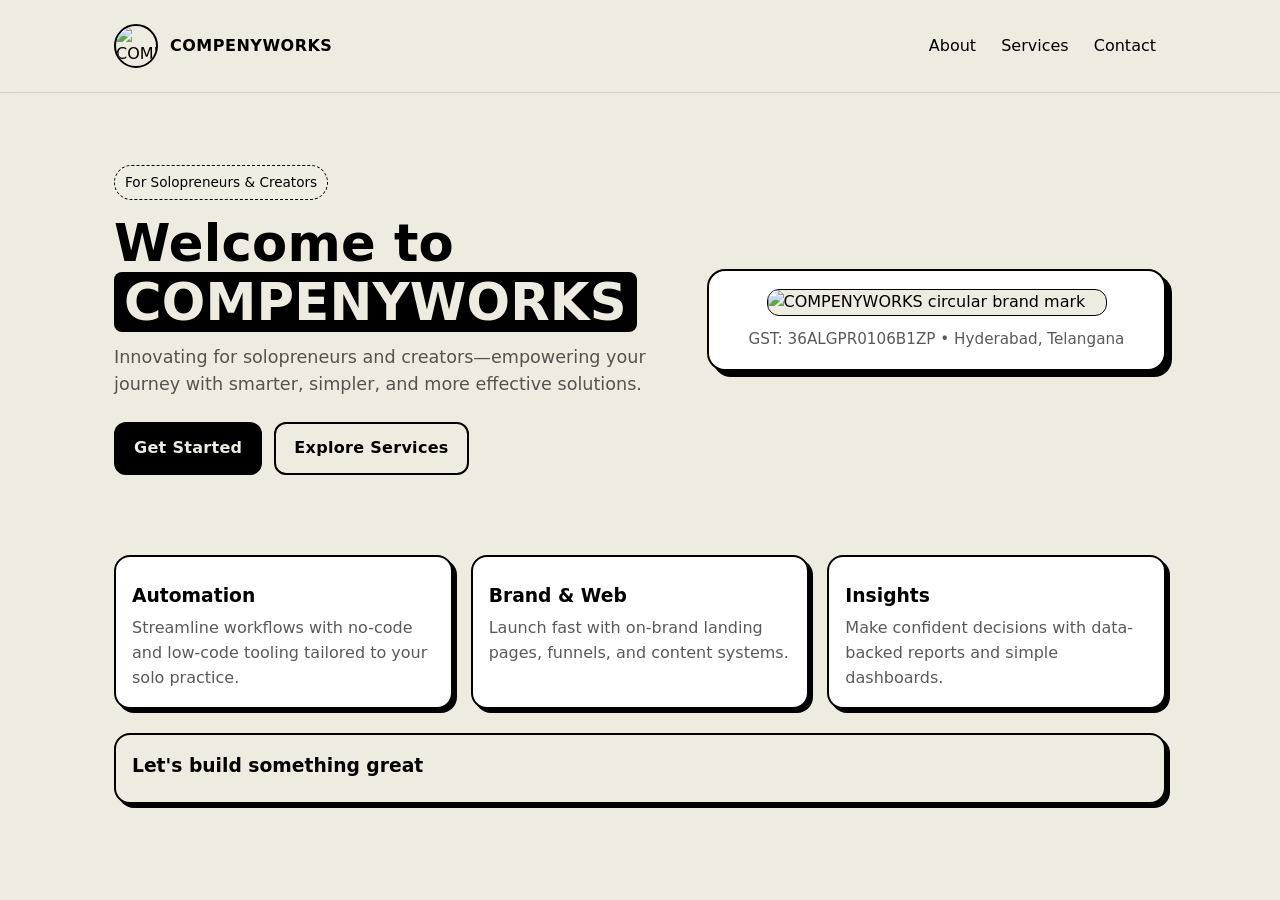
==== index.html @ 364f7e7a "Create index.html Signed-off-by: CompenyWorks <cw_github@outlook.com>" ====
<!DOCTYPE html>
<html lang="en">
<head>
  <meta charset="UTF-8" />
  <meta name="viewport" content="width=device-width, initial-scale=1" />
  <title>Welcome • COMPENYWORKS</title>
  <meta name="description" content="Welcome to COMPENYWORKS — innovating for solopreneurs and creators." />

  <style>
    /* =========
       Brand Tokens
       ========= */
    :root{
      --brand-dark: #000000;                         /* Black */
      --brand-cream: rgb(238, 236, 225);             /* Cream */
      --text-primary: #000000;                       /* Prefer sharp contrast on cream */
      --text-muted: rgba(0,0,0,0.65);
      --ring: rgba(0,0,0,0.12);
    }

    /* =========
       Reset + Base
       ========= */
    *, *::before, *::after { box-sizing: border-box; }
    html, body { height: 100%; }
    body {
      margin: 0;
      font-family: system-ui, -apple-system, Segoe UI, Roboto, Arial, sans-serif;
      color: var(--text-primary);
      background: var(--brand-cream);
      line-height: 1.55;
      -webkit-font-smoothing: antialiased;
      -moz-osx-font-smoothing: grayscale;
    }
    img { max-width: 100%; height: auto; display: block; }

    /* =========
       Layout
       ========= */
    .wrap {
      max-width: 1100px;
      margin: 0 auto;
      padding: 24px;
    }

    /* =========
       Header / Nav
       ========= */
    header {
      position: sticky;
      top: 0;
      backdrop-filter: saturate(140%) blur(6px);
      background: color-mix(in srgb, var(--brand-cream) 88%, transparent);
      border-bottom: 1px solid var(--ring);
      z-index: 10;
    }
    .nav {
      display: flex;
      align-items: center;
      justify-content: space-between;
      gap: 16px;
    }
    .brand {
      display: flex;
      align-items: center;
      gap: 12px;
      text-decoration: none;
      color: inherit;
    }
    .brand img {
      width: 44px; height: 44px;
      border-radius: 50%;
      border: 2px solid var(--brand-dark);
      background: var(--brand-cream);
    }
    .brand span {
      font-weight: 700;
      letter-spacing: 0.5px;
    }
    .nav a.link {
      text-decoration: none;
      color: var(--text-primary);
      padding: 8px 10px;
      border-radius: 8px;
    }
    .nav a.link:hover { background: rgba(0,0,0,0.06); }

    /* =========
       Hero
       ========= */
    .hero {
      display: grid;
      grid-template-columns: 1.1fr 0.9fr;
      gap: 32px;
      align-items: center;
      padding: 48px 0 24px;
    }
    .hero h1 {
      font-size: clamp(2rem, 3.5vw + 1rem, 3.2rem);
      line-height: 1.15;
      margin: 0 0 12px;
      letter-spacing: 0.2px;
    }
    .hero p {
      margin: 0 0 24px;
      font-size: 1.1rem;
      color: var(--text-muted);
    }
    .cta-row {
      display: flex; gap: 12px; flex-wrap: wrap;
    }
    .btn {
      appearance: none;
      border: 2px solid var(--brand-dark);
      background: var(--brand-dark);
      color: var(--brand-cream);
      padding: 12px 18px;
      border-radius: 12px;
      font-weight: 700;
      letter-spacing: 0.3px;
      cursor: pointer;
      text-decoration: none;
      transition: transform 120ms ease, background 120ms ease, color 120ms ease;
    }
    .btn:hover { transform: translateY(-1px); }
    .btn.secondary {
      background: transparent;
      color: var(--brand-dark);
    }
    .badge {
      display: inline-block;
      border: 1.5px dashed var(--brand-dark);
      padding: 6px 10px;
      border-radius: 999px;
      font-size: 0.85rem;
      background: color-mix(in srgb, var(--brand-cream) 92%, white);
      margin-bottom: 14px;
    }

    .hero-card {
      background: white;
      border: 2px solid var(--brand-dark);
      border-radius: 18px;
      padding: 18px;
      box-shadow: 6px 6px 0 var(--brand-dark);
    }
    .hero-card .logo {
      width: min(340px, 100%);
      margin: 0 auto 12px;
      background: var(--brand-cream);
      border-radius: 12px;
      border: 1px solid var(--brand-dark);
    }
    .hero-card .caption {
      text-align: center;
      font-size: 0.95rem;
      color: var(--text-muted);
    }

    /* =========
       Feature band
       ========= */
    .features {
      margin: 56px 0 24px;
      display: grid;
      grid-template-columns: repeat(3, 1fr);
      gap: 18px;
    }
    .feature {
      border: 2px solid var(--brand-dark);
      border-radius: 16px;
      padding: 16px;
      background: white;
      box-shadow: 4px 4px 0 var(--brand-dark);
    }
    .feature h3 { margin: 8px 0 6px; }
    .feature p { margin: 0; color: var(--text-muted); }

    /* =========
       Footer
       ========= */
    footer {
      margin-top: 56px;
      border-top: 1px solid var(--ring);
      padding: 18px 0 32px;
      color: var(--text-muted);
      font-size: 0.95rem;
    }

    /* =========
       Responsive
       ========= */
    @media (max-width: 900px) {
      .hero { grid-template-columns: 1fr; }
      .features { grid-template-columns: 1fr; }
      .brand span { font-size: 1rem; }
    }
  </style>
</head>

<body>
  <!-- Header -->
  <header>
    <div class="wrap nav">
      <a class="brand" href="#">
        <img src="COMPENYWORKS.png" alt="COMPENYWORKS logo" />
        <span>COMPENYWORKS</span>
      </a>

      <nav>
        <a class="link" href="#about">About</a>
        <a class="link" href="#services">Services</a>
        <a class="link" href="#contact">Contact</a>
      </nav>
    </div>
  </header>

  <!-- Hero -->
  <main class="wrap">
    <section class="hero" id="about">
      <div>
        <span class="badge">For Solopreneurs & Creators</span>
        <h1>Welcome to <span style="background: black; color: rgb(238,236,225); padding: 0 10px; border-radius: 8px;">COMPENYWORKS</span></h1>
        <p>
          Innovating for solopreneurs and creators—empowering your journey with
          smarter, simpler, and more effective solutions.
        </p>
        <div class="cta-row">
          <a class="btn" href="#contact" aria-label="Get started with COMPENYWORKS">Get Started</a>
          <a class="btn secondary" href="#services" aria-label="Explore COMPENYWORKS services">Explore Services</a>
        </div>
      </div>

      <aside class="hero-card" aria-label="Brand preview">
        <img class="logo" src="COMPENYWORKS.png" alt="COMPENYWORKS circular brand mark" />
        <div class="caption">GST: 36ALGPR0106B1ZP • Hyderabad, Telangana</div>
      </aside>
    </section>

    <!-- Features -->
    <section class="features" id="services" aria-label="Key services">
      <article class="feature">
        <h3>Automation</h3>
        <p>Streamline workflows with no-code and low-code tooling tailored to your solo practice.</p>
      </article>
      <article class="feature">
        <h3>Brand & Web</h3>
        <p>Launch fast with on-brand landing pages, funnels, and content systems.</p>
      </article>
      <article class="feature">
        <h3>Insights</h3>
        <p>Make confident decisions with data-backed reports and simple dashboards.</p>
      </article>
    </section>

    <!-- Contact -->
    <section id="contact" aria-label="Contact COMPENYWORKS">
      <div class="feature" style="background: var(--brand-cream);">
        <h3 style="margin-top: 0;">Let's build something great</h3>
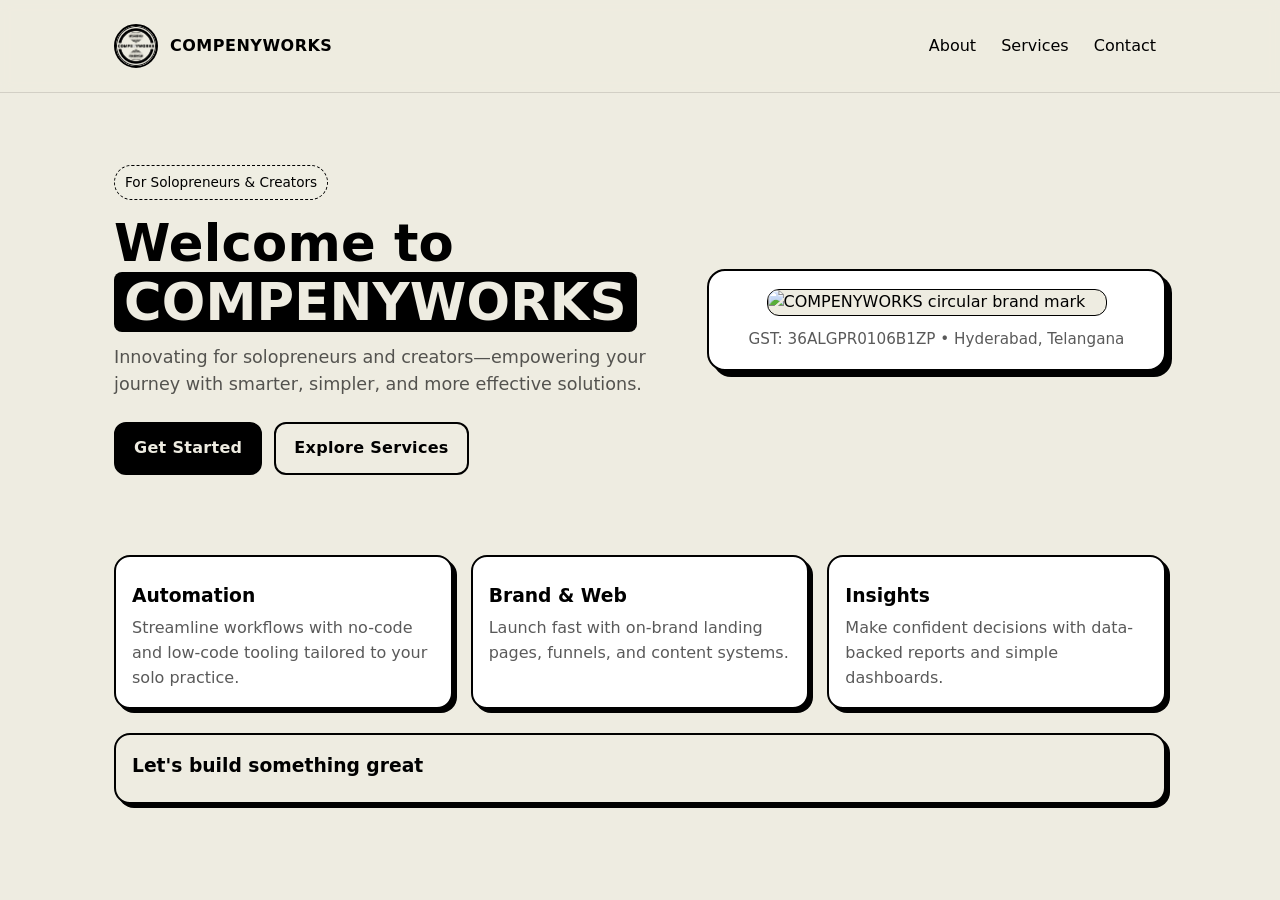
==== commit e8d9188b: "Add CompenyWorks Logo Add CompenyWorks Logo" ====
--- a/index.html
+++ b/index.html
@@ -203,7 +203,7 @@
   <header>
     <div class="wrap nav">
       <a class="brand" href="#">
-        <img src="COMPENYWORKS.png" alt="COMPENYWORKS logo" />
+        <img src="\images\COMPENYWORKS NoBG.png" alt="COMPENYWORKS logo" />
         <span>COMPENYWORKS</span>
       </a>
 
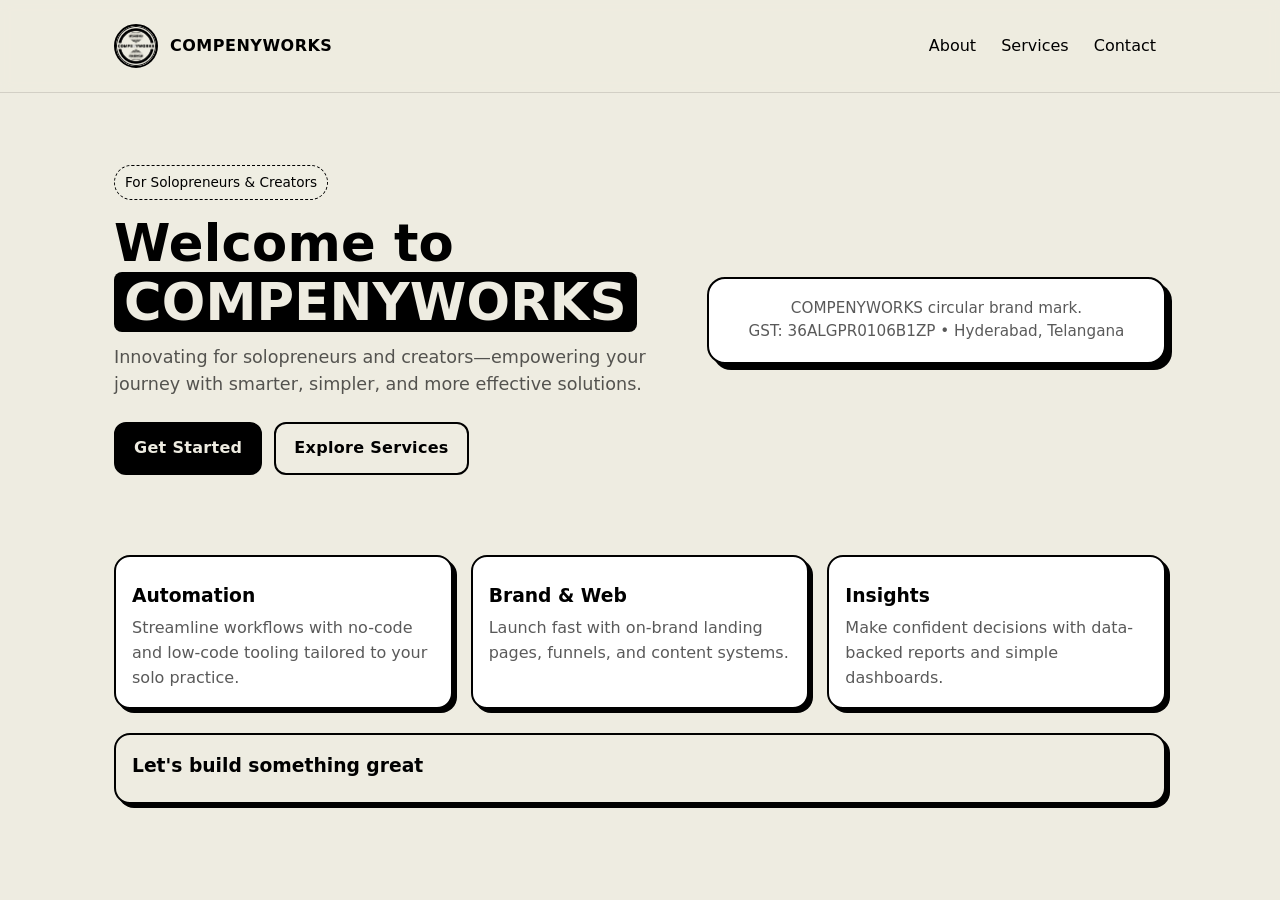
==== commit 79c8e3ff: "Update index.html" ====
--- a/index.html
+++ b/index.html
@@ -232,8 +232,8 @@
       </div>
 
       <aside class="hero-card" aria-label="Brand preview">
-        <img class="logo" src="COMPENYWORKS.png" alt="COMPENYWORKS circular brand mark" />
-        <div class="caption">GST: 36ALGPR0106B1ZP • Hyderabad, Telangana</div>
+        <div class="caption">COMPENYWORKS circular brand mark. <br/>
+          GST: 36ALGPR0106B1ZP • Hyderabad, Telangana</div>
       </aside>
     </section>
 
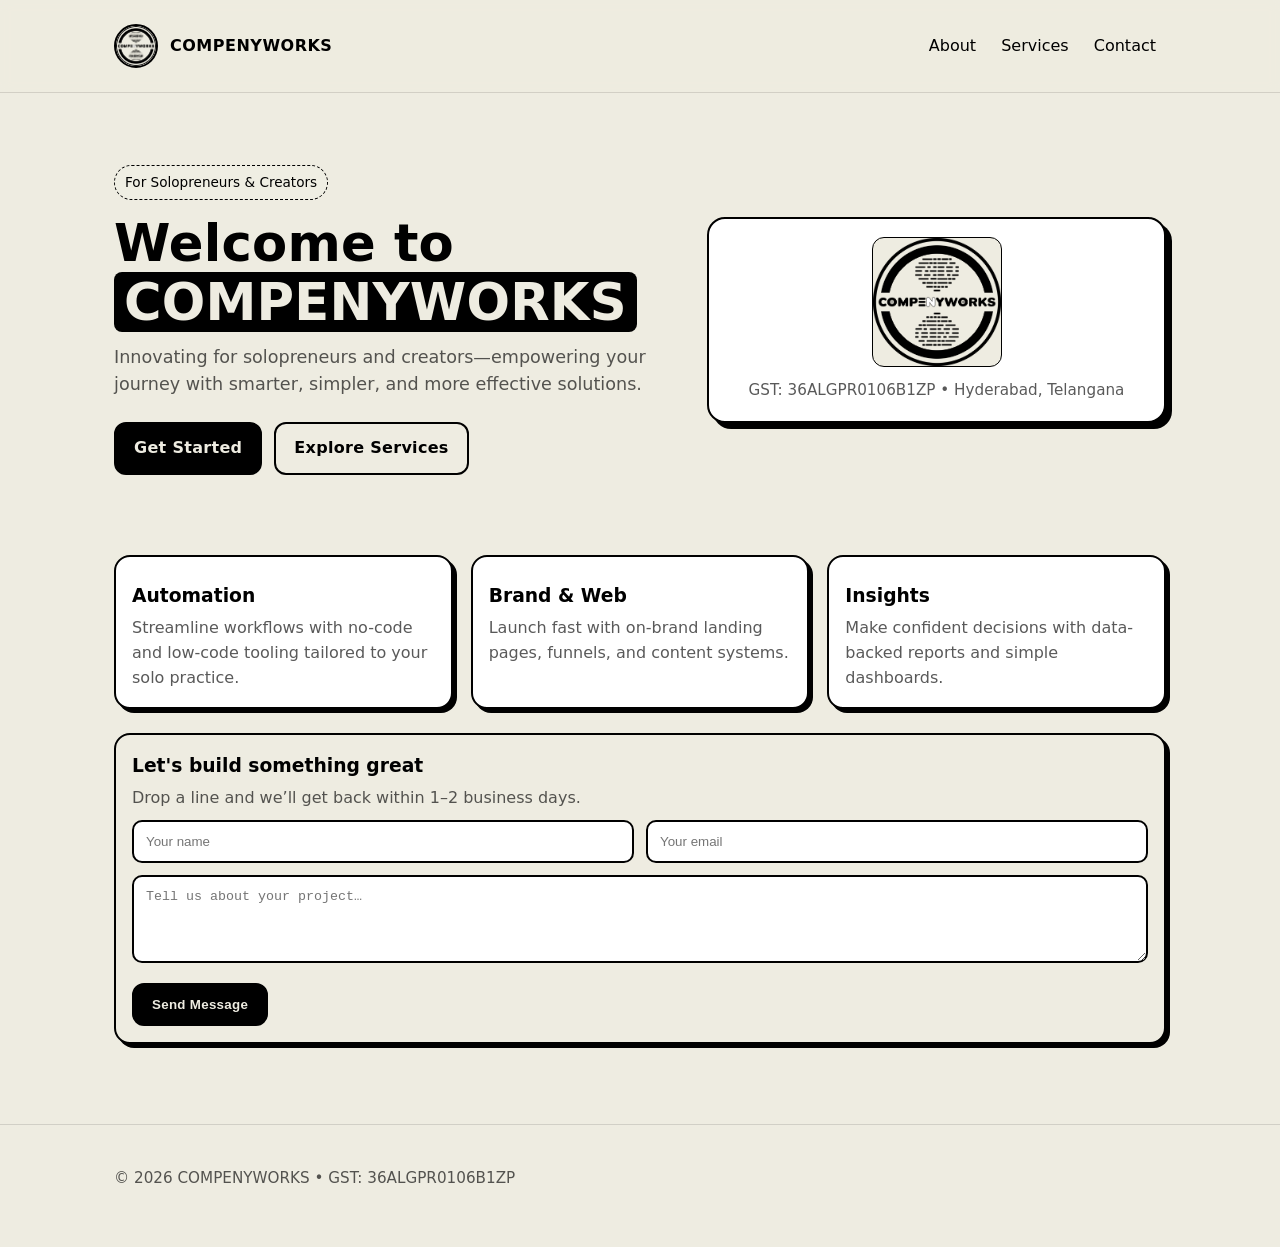
==== commit 7be12bfd: "Update index.html" ====
--- a/index.html
+++ b/index.html
@@ -8,12 +8,25 @@
 
   <style>
     /* =========
+       Font: SN Pro Medium (self-hosted)
+       Place SNPro-Medium.woff2 next to this HTML file,
+       OR adjust the URL to your fonts directory.
+       ========= */
+    @font-face {
+      font-family: "SN Pro";
+      src: url("./SNPro-Medium.woff2") format("woff2");
+      font-weight: 500;  /* Medium */
+      font-style: normal;
+      font-display: swap;
+    }
+
+    /* =========
        Brand Tokens
        ========= */
     :root{
       --brand-dark: #000000;                         /* Black */
       --brand-cream: rgb(238, 236, 225);             /* Cream */
-      --text-primary: #000000;                       /* Prefer sharp contrast on cream */
+      --text-primary: #000000;
       --text-muted: rgba(0,0,0,0.65);
       --ring: rgba(0,0,0,0.12);
     }
@@ -25,7 +38,8 @@
     html, body { height: 100%; }
     body {
       margin: 0;
-      font-family: system-ui, -apple-system, Segoe UI, Roboto, Arial, sans-serif;
+      font-family: "SN Pro", system-ui, -apple-system, Segoe UI, Roboto, Arial, sans-serif;
+      font-weight: 500; /* make Medium the base weight */
       color: var(--text-primary);
       background: var(--brand-cream);
       line-height: 1.55;
@@ -77,13 +91,13 @@
       font-weight: 700;
       letter-spacing: 0.5px;
     }
-    .nav a.link {
+    nav a.link {
       text-decoration: none;
       color: var(--text-primary);
       padding: 8px 10px;
       border-radius: 8px;
     }
-    .nav a.link:hover { background: rgba(0,0,0,0.06); }
+    nav a.link:hover { background: rgba(0,0,0,0.06); }
 
     /* =========
        Hero
@@ -145,7 +159,7 @@
       box-shadow: 6px 6px 0 var(--brand-dark);
     }
     .hero-card .logo {
-      width: min(340px, 100%);
+      width: min(130px, 100%);
       margin: 0 auto 12px;
       background: var(--brand-cream);
       border-radius: 12px;
@@ -203,7 +217,7 @@
   <header>
     <div class="wrap nav">
       <a class="brand" href="#">
-        <img src="\images\COMPENYWORKS NoBG.png" alt="COMPENYWORKS logo" />
+        <img src="images/COMPENYWORKS NoBG.png" alt="COMPENYWORKS logo">
         <span>COMPENYWORKS</span>
       </a>
 
@@ -226,14 +240,14 @@
           smarter, simpler, and more effective solutions.
         </p>
         <div class="cta-row">
-          <a class="btn" href="#contact" aria-label="Get started with COMPENYWORKS">Get Started</a>
-          <a class="btn secondary" href="#services" aria-label="Explore COMPENYWORKS services">Explore Services</a>
+          <a class="btn" href="#contact">Get Started</a>
+          <a class="btn secondary" href="#services">Explore Services</a>
         </div>
       </div>
 
       <aside class="hero-card" aria-label="Brand preview">
-        <div class="caption">COMPENYWORKS circular brand mark. <br/>
-          GST: 36ALGPR0106B1ZP • Hyderabad, Telangana</div>
+        <img src="images/COMPENYWORKS NoBG.png" alt="COMPENYWORKS emblem" class="logo">
+        <div class="caption">GST: 36ALGPR0106B1ZP • Hyderabad, Telangana</div>
       </aside>
     </section>
 
@@ -257,3 +271,32 @@
     <section id="contact" aria-label="Contact COMPENYWORKS">
       <div class="feature" style="background: var(--brand-cream);">
         <h3 style="margin-top: 0;">Let's build something great</h3>
+        <p>Drop a line and we’ll get back within 1–2 business days.</p>
+        <form action="#" method="post" onsubmit="event.preventDefault(); alert('Thanks! We will get back to you.');">
+          <div style="display:grid; gap:12px; grid-template-columns: repeat(2, 1fr); margin-top:10px;">
+            <input aria-label="Your name" type="text" name="name" placeholder="Your name" required
+                   style="padding:12px; border:2px solid var(--brand-dark); border-radius:10px; background:white;">
+            <input aria-label="Your email" type="email" name="email" placeholder="Your email" required
+                   style="padding:12px; border:2px solid var(--brand-dark); border-radius:10px; background:white;">
+          </div>
+          <textarea aria-label="Your message" name="message" placeholder="Tell us about your project…" rows="4" required
+                    style="margin-top:12px; width:100%; padding:12px; border:2px solid var(--brand-dark); border-radius:10px; background:white;"></textarea>
+          <button class="btn" type="submit" style="margin-top:12px;">Send Message</button>
+        </form>
+      </div>
+    </section>
+  </main>
+
+  <!-- Footer -->
+  <footer>
+    <div class="wrap">
+      © <span id="year"></span> COMPENYWORKS • GST: 36ALGPR0106B1ZP
+    </div>
+  </footer>
+
+  <script>
+    // Set current year
+    document.getElementById('year').textContent = new Date().getFullYear();
+  </script>
+</body>
+</html>
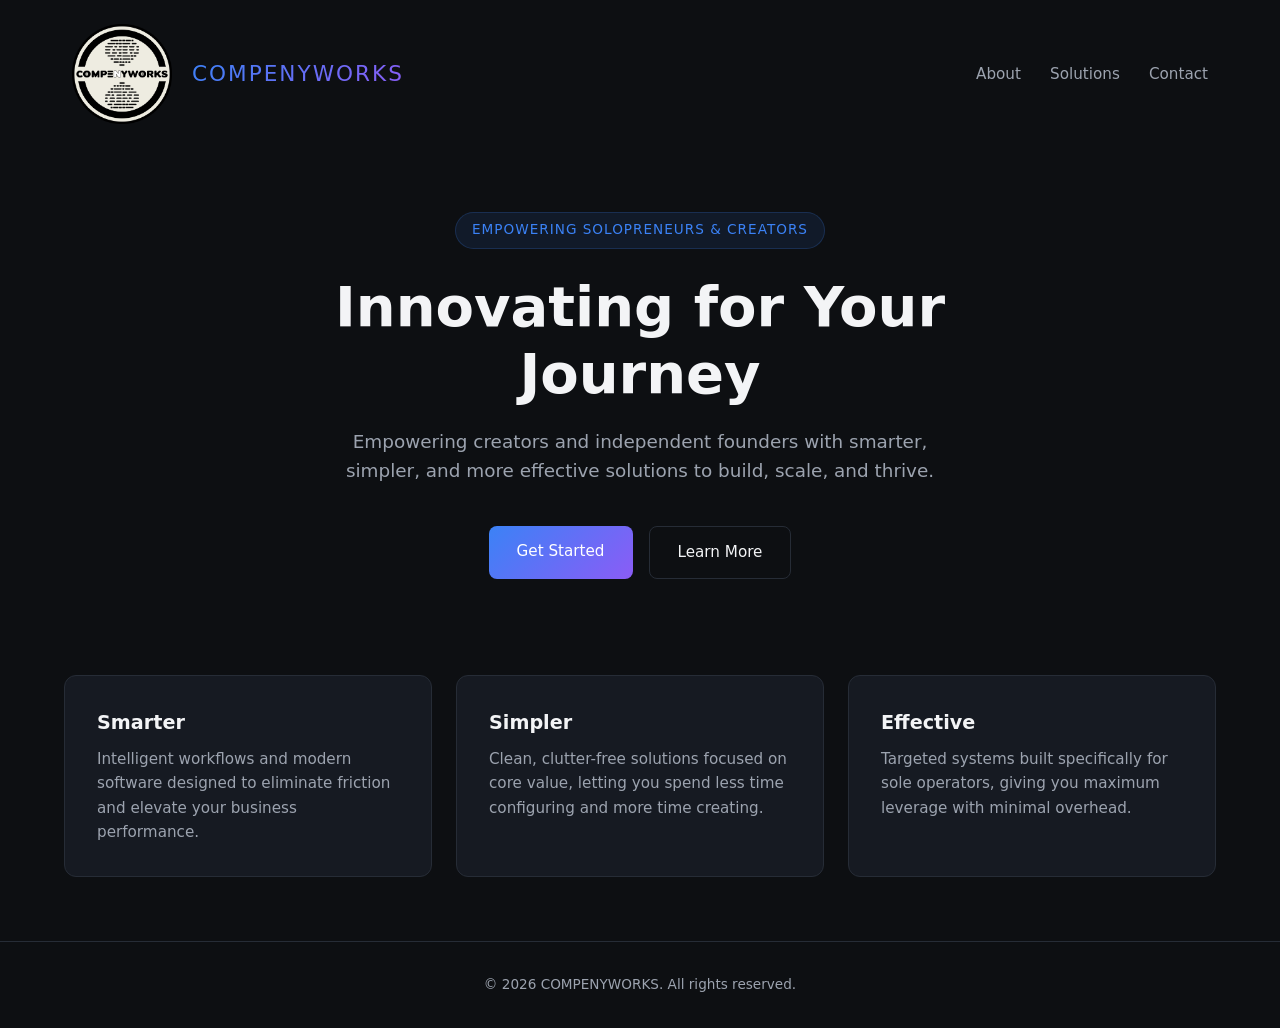
==== commit a89544e1: "Update index page Update index page" ====
--- a/index.html
+++ b/index.html
@@ -1,302 +1,254 @@
 <!DOCTYPE html>
 <html lang="en">
 <head>
-  <meta charset="UTF-8" />
-  <meta name="viewport" content="width=device-width, initial-scale=1" />
-  <title>Welcome • COMPENYWORKS</title>
-  <meta name="description" content="Welcome to COMPENYWORKS — innovating for solopreneurs and creators." />
-
-  <style>
-    /* =========
-       Font: SN Pro Medium (self-hosted)
-       Place SNPro-Medium.woff2 next to this HTML file,
-       OR adjust the URL to your fonts directory.
-       ========= */
-    @font-face {
-      font-family: "SN Pro";
-      src: url("./SNPro-Medium.woff2") format("woff2");
-      font-weight: 500;  /* Medium */
-      font-style: normal;
-      font-display: swap;
-    }
-
-    /* =========
-       Brand Tokens
-       ========= */
-    :root{
-      --brand-dark: #000000;                         /* Black */
-      --brand-cream: rgb(238, 236, 225);             /* Cream */
-      --text-primary: #000000;
-      --text-muted: rgba(0,0,0,0.65);
-      --ring: rgba(0,0,0,0.12);
-    }
-
-    /* =========
-       Reset + Base
-       ========= */
-    *, *::before, *::after { box-sizing: border-box; }
-    html, body { height: 100%; }
-    body {
-      margin: 0;
-      font-family: "SN Pro", system-ui, -apple-system, Segoe UI, Roboto, Arial, sans-serif;
-      font-weight: 500; /* make Medium the base weight */
-      color: var(--text-primary);
-      background: var(--brand-cream);
-      line-height: 1.55;
-      -webkit-font-smoothing: antialiased;
-      -moz-osx-font-smoothing: grayscale;
-    }
-    img { max-width: 100%; height: auto; display: block; }
-
-    /* =========
-       Layout
-       ========= */
-    .wrap {
-      max-width: 1100px;
-      margin: 0 auto;
-      padding: 24px;
-    }
-
-    /* =========
-       Header / Nav
-       ========= */
-    header {
-      position: sticky;
-      top: 0;
-      backdrop-filter: saturate(140%) blur(6px);
-      background: color-mix(in srgb, var(--brand-cream) 88%, transparent);
-      border-bottom: 1px solid var(--ring);
-      z-index: 10;
-    }
-    .nav {
-      display: flex;
-      align-items: center;
-      justify-content: space-between;
-      gap: 16px;
-    }
-    .brand {
-      display: flex;
-      align-items: center;
-      gap: 12px;
-      text-decoration: none;
-      color: inherit;
-    }
-    .brand img {
-      width: 44px; height: 44px;
-      border-radius: 50%;
-      border: 2px solid var(--brand-dark);
-      background: var(--brand-cream);
-    }
-    .brand span {
-      font-weight: 700;
-      letter-spacing: 0.5px;
-    }
-    nav a.link {
-      text-decoration: none;
-      color: var(--text-primary);
-      padding: 8px 10px;
-      border-radius: 8px;
-    }
-    nav a.link:hover { background: rgba(0,0,0,0.06); }
-
-    /* =========
-       Hero
-       ========= */
-    .hero {
-      display: grid;
-      grid-template-columns: 1.1fr 0.9fr;
-      gap: 32px;
-      align-items: center;
-      padding: 48px 0 24px;
-    }
-    .hero h1 {
-      font-size: clamp(2rem, 3.5vw + 1rem, 3.2rem);
-      line-height: 1.15;
-      margin: 0 0 12px;
-      letter-spacing: 0.2px;
-    }
-    .hero p {
-      margin: 0 0 24px;
-      font-size: 1.1rem;
-      color: var(--text-muted);
-    }
-    .cta-row {
-      display: flex; gap: 12px; flex-wrap: wrap;
-    }
-    .btn {
-      appearance: none;
-      border: 2px solid var(--brand-dark);
-      background: var(--brand-dark);
-      color: var(--brand-cream);
-      padding: 12px 18px;
-      border-radius: 12px;
-      font-weight: 700;
-      letter-spacing: 0.3px;
-      cursor: pointer;
-      text-decoration: none;
-      transition: transform 120ms ease, background 120ms ease, color 120ms ease;
-    }
-    .btn:hover { transform: translateY(-1px); }
-    .btn.secondary {
-      background: transparent;
-      color: var(--brand-dark);
-    }
-    .badge {
-      display: inline-block;
-      border: 1.5px dashed var(--brand-dark);
-      padding: 6px 10px;
-      border-radius: 999px;
-      font-size: 0.85rem;
-      background: color-mix(in srgb, var(--brand-cream) 92%, white);
-      margin-bottom: 14px;
-    }
-
-    .hero-card {
-      background: white;
-      border: 2px solid var(--brand-dark);
-      border-radius: 18px;
-      padding: 18px;
-      box-shadow: 6px 6px 0 var(--brand-dark);
-    }
-    .hero-card .logo {
-      width: min(130px, 100%);
-      margin: 0 auto 12px;
-      background: var(--brand-cream);
-      border-radius: 12px;
-      border: 1px solid var(--brand-dark);
-    }
-    .hero-card .caption {
-      text-align: center;
-      font-size: 0.95rem;
-      color: var(--text-muted);
-    }
-
-    /* =========
-       Feature band
-       ========= */
-    .features {
-      margin: 56px 0 24px;
-      display: grid;
-      grid-template-columns: repeat(3, 1fr);
-      gap: 18px;
-    }
-    .feature {
-      border: 2px solid var(--brand-dark);
-      border-radius: 16px;
-      padding: 16px;
-      background: white;
-      box-shadow: 4px 4px 0 var(--brand-dark);
-    }
-    .feature h3 { margin: 8px 0 6px; }
-    .feature p { margin: 0; color: var(--text-muted); }
-
-    /* =========
-       Footer
-       ========= */
-    footer {
-      margin-top: 56px;
-      border-top: 1px solid var(--ring);
-      padding: 18px 0 32px;
-      color: var(--text-muted);
-      font-size: 0.95rem;
-    }
-
-    /* =========
-       Responsive
-       ========= */
-    @media (max-width: 900px) {
-      .hero { grid-template-columns: 1fr; }
-      .features { grid-template-columns: 1fr; }
-      .brand span { font-size: 1rem; }
-    }
-  </style>
+    <meta charset="UTF-8">
+    <meta name="viewport" content="width=device-width, initial-scale=1.0">
+    <title>COMPENYWORKS — Innovating for Solopreneurs & Creators</title>
+    <style>
+        /* --- Font Declaration --- */
+        @font-face {
+            font-family: 'SN Pro';
+            src: url('SNPro-Medium.woff2') format('woff2');
+            font-weight: 500;
+            font-style: normal;
+            font-display: swap;
+        }
+
+        /* --- Root Variables & Design Tokens --- */
+        :root {
+            --bg-color: #0d0f12;
+            --card-bg: #161a22;
+            --accent-color: #3b82f6;
+            --accent-gradient: linear-gradient(135deg, #3b82f6 0%, #8b5cf6 100%);
+            --text-main: #f3f4f6;
+            --text-muted: #9ca3af;
+            --border-color: #262c36;
+            --font-family: 'SN Pro', system-ui, -apple-system, sans-serif;
+        }
+
+        /* --- Reset & Global Styles --- */
+        * {
+            box-sizing: border-box;
+            margin: 0;
+            padding: 0;
+        }
+
+        body {
+            background-color: var(--bg-color);
+            color: var(--text-main);
+            font-family: var(--font-family);
+            line-height: 1.6;
+            min-height: 100vh;
+            display: flex;
+            flex-direction: column;
+        }
+
+        a {
+            color: inherit;
+            text-decoration: none;
+        }
+
+        /* --- Header / Navigation --- */
+        header {
+            display: flex;
+            justify-content: space-between;
+            align-items: center;
+            padding: 1.5rem 2rem;
+            max-width: 1200px;
+            margin: 0 auto;
+            width: 100%;
+        }
+
+        .brand-container {
+            display: flex;
+            align-items: center;
+            gap: 1.25rem;
+        }
+
+        /* Fixed 100x100px Logo Container */
+        .logo-img {
+            width: 100px;
+            height: 100px;
+            object-fit: contain;
+            border-radius: 8px; /* Optional rounded corners */
+        }
+
+        .logo-text {
+            font-size: 1.35rem;
+            font-weight: 500;
+            letter-spacing: 2px;
+            background: var(--accent-gradient);
+            -webkit-background-clip: text;
+            -webkit-text-fill-color: transparent;
+        }
+
+        .nav-links a {
+            margin-left: 1.5rem;
+            color: var(--text-muted);
+            font-size: 0.95rem;
+            transition: color 0.2s ease;
+        }
+
+        .nav-links a:hover {
+            color: var(--text-main);
+        }
+
+        /* --- Hero Section --- */
+        .hero {
+            flex: 1;
+            display: flex;
+            flex-direction: column;
+            justify-content: center;
+            align-items: center;
+            text-align: center;
+            padding: 4rem 1.5rem;
+            max-width: 850px;
+            margin: 0 auto;
+        }
+
+        .tagline-badge {
+            display: inline-block;
+            padding: 0.4rem 1rem;
+            border-radius: 20px;
+            background: rgba(59, 130, 246, 0.1);
+            border: 1px solid rgba(59, 130, 246, 0.2);
+            color: var(--accent-color);
+            font-size: 0.85rem;
+            margin-bottom: 1.5rem;
+            text-transform: uppercase;
+            letter-spacing: 1px;
+        }
+
+        .hero h1 {
+            font-size: clamp(2.2rem, 5vw, 3.5rem);
+            line-height: 1.2;
+            margin-bottom: 1.25rem;
+        }
+
+        .hero p {
+            font-size: 1.15rem;
+            color: var(--text-muted);
+            max-width: 650px;
+            margin-bottom: 2.5rem;
+        }
+
+        .cta-buttons {
+            display: flex;
+            gap: 1rem;
+            flex-wrap: wrap;
+            justify-content: center;
+        }
+
+        .btn {
+            padding: 0.85rem 1.75rem;
+            border-radius: 8px;
+            font-size: 0.95rem;
+            transition: transform 0.2s ease, opacity 0.2s ease;
+            cursor: pointer;
+        }
+
+        .btn:hover {
+            transform: translateY(-2px);
+        }
+
+        .btn-primary {
+            background: var(--accent-gradient);
+            color: #fff;
+            border: none;
+        }
+
+        .btn-secondary {
+            background: transparent;
+            color: var(--text-main);
+            border: 1px solid var(--border-color);
+        }
+
+        /* --- Value Pillars --- */
+        .features {
+            display: grid;
+            grid-template-columns: repeat(auto-fit, minmax(250px, 1fr));
+            gap: 1.5rem;
+            max-width: 1200px;
+            width: 100%;
+            margin: 2rem auto 4rem auto;
+            padding: 0 1.5rem;
+        }
+
+        .feature-card {
+            background: var(--card-bg);
+            border: 1px solid var(--border-color);
+            padding: 2rem;
+            border-radius: 12px;
+            transition: border-color 0.2s ease;
+        }
+
+        .feature-card:hover {
+            border-color: #3b82f6;
+        }
+
+        .feature-card h3 {
+            font-size: 1.2rem;
+            margin-bottom: 0.5rem;
+        }
+
+        .feature-card p {
+            color: var(--text-muted);
+            font-size: 0.95rem;
+        }
+
+        /* --- Footer --- */
+        footer {
+            border-top: 1px solid var(--border-color);
+            text-align: center;
+            padding: 2rem 1.5rem;
+            color: var(--text-muted);
+            font-size: 0.85rem;
+        }
+    </style>
 </head>
-
 <body>
-  <!-- Header -->
-  <header>
-    <div class="wrap nav">
-      <a class="brand" href="#">
-        <img src="images/COMPENYWORKS NoBG.png" alt="COMPENYWORKS logo">
-        <span>COMPENYWORKS</span>
-      </a>
-
-      <nav>
-        <a class="link" href="#about">About</a>
-        <a class="link" href="#services">Services</a>
-        <a class="link" href="#contact">Contact</a>
-      </nav>
-    </div>
-  </header>
-
-  <!-- Hero -->
-  <main class="wrap">
-    <section class="hero" id="about">
-      <div>
-        <span class="badge">For Solopreneurs & Creators</span>
-        <h1>Welcome to <span style="background: black; color: rgb(238,236,225); padding: 0 10px; border-radius: 8px;">COMPENYWORKS</span></h1>
-        <p>
-          Innovating for solopreneurs and creators—empowering your journey with
-          smarter, simpler, and more effective solutions.
-        </p>
-        <div class="cta-row">
-          <a class="btn" href="#contact">Get Started</a>
-          <a class="btn secondary" href="#services">Explore Services</a>
-        </div>
-      </div>
-
-      <aside class="hero-card" aria-label="Brand preview">
-        <img src="images/COMPENYWORKS NoBG.png" alt="COMPENYWORKS emblem" class="logo">
-        <div class="caption">GST: 36ALGPR0106B1ZP • Hyderabad, Telangana</div>
-      </aside>
+
+    <header>
+        <div class="brand-container">
+            <img src="images/COMPENYWORKS NoBG.png" alt="COMPENYWORKS Logo" class="logo-img">
+            <span class="logo-text">COMPENYWORKS</span>
+        </div>
+        <nav class="nav-links">
+            <a href="#about">About</a>
+            <a href="#solutions">Solutions</a>
+            <a href="#contact">Contact</a>
+        </nav>
+    </header>
+
+    <main class="hero">
+        <div class="tagline-badge">Empowering Solopreneurs & Creators</div>
+        <h1>Innovating for Your Journey</h1>
+        <p>Empowering creators and independent founders with smarter, simpler, and more effective solutions to build, scale, and thrive.</p>
+        
+        <div class="cta-buttons">
+            <a href="#contact" class="btn btn-primary">Get Started</a>
+            <a href="#about" class="btn btn-secondary">Learn More</a>
+        </div>
+    </main>
+
+    <section class="features" id="solutions">
+        <div class="feature-card">
+            <h3>Smarter</h3>
+            <p>Intelligent workflows and modern software designed to eliminate friction and elevate your business performance.</p>
+        </div>
+        <div class="feature-card">
+            <h3>Simpler</h3>
+            <p>Clean, clutter-free solutions focused on core value, letting you spend less time configuring and more time creating.</p>
+        </div>
+        <div class="feature-card">
+            <h3>Effective</h3>
+            <p>Targeted systems built specifically for sole operators, giving you maximum leverage with minimal overhead.</p>
+        </div>
     </section>
 
-    <!-- Features -->
-    <section class="features" id="services" aria-label="Key services">
-      <article class="feature">
-        <h3>Automation</h3>
-        <p>Streamline workflows with no-code and low-code tooling tailored to your solo practice.</p>
-      </article>
-      <article class="feature">
-        <h3>Brand & Web</h3>
-        <p>Launch fast with on-brand landing pages, funnels, and content systems.</p>
-      </article>
-      <article class="feature">
-        <h3>Insights</h3>
-        <p>Make confident decisions with data-backed reports and simple dashboards.</p>
-      </article>
-    </section>
-
-    <!-- Contact -->
-    <section id="contact" aria-label="Contact COMPENYWORKS">
-      <div class="feature" style="background: var(--brand-cream);">
-        <h3 style="margin-top: 0;">Let's build something great</h3>
-        <p>Drop a line and we’ll get back within 1–2 business days.</p>
-        <form action="#" method="post" onsubmit="event.preventDefault(); alert('Thanks! We will get back to you.');">
-          <div style="display:grid; gap:12px; grid-template-columns: repeat(2, 1fr); margin-top:10px;">
-            <input aria-label="Your name" type="text" name="name" placeholder="Your name" required
-                   style="padding:12px; border:2px solid var(--brand-dark); border-radius:10px; background:white;">
-            <input aria-label="Your email" type="email" name="email" placeholder="Your email" required
-                   style="padding:12px; border:2px solid var(--brand-dark); border-radius:10px; background:white;">
-          </div>
-          <textarea aria-label="Your message" name="message" placeholder="Tell us about your project…" rows="4" required
-                    style="margin-top:12px; width:100%; padding:12px; border:2px solid var(--brand-dark); border-radius:10px; background:white;"></textarea>
-          <button class="btn" type="submit" style="margin-top:12px;">Send Message</button>
-        </form>
-      </div>
-    </section>
-  </main>
-
-  <!-- Footer -->
-  <footer>
-    <div class="wrap">
-      © <span id="year"></span> COMPENYWORKS • GST: 36ALGPR0106B1ZP
-    </div>
-  </footer>
-
-  <script>
-    // Set current year
-    document.getElementById('year').textContent = new Date().getFullYear();
-  </script>
+    <footer>
+        <p>&copy; 2026 COMPENYWORKS. All rights reserved.</p>
+    </footer>
+
 </body>
 </html>
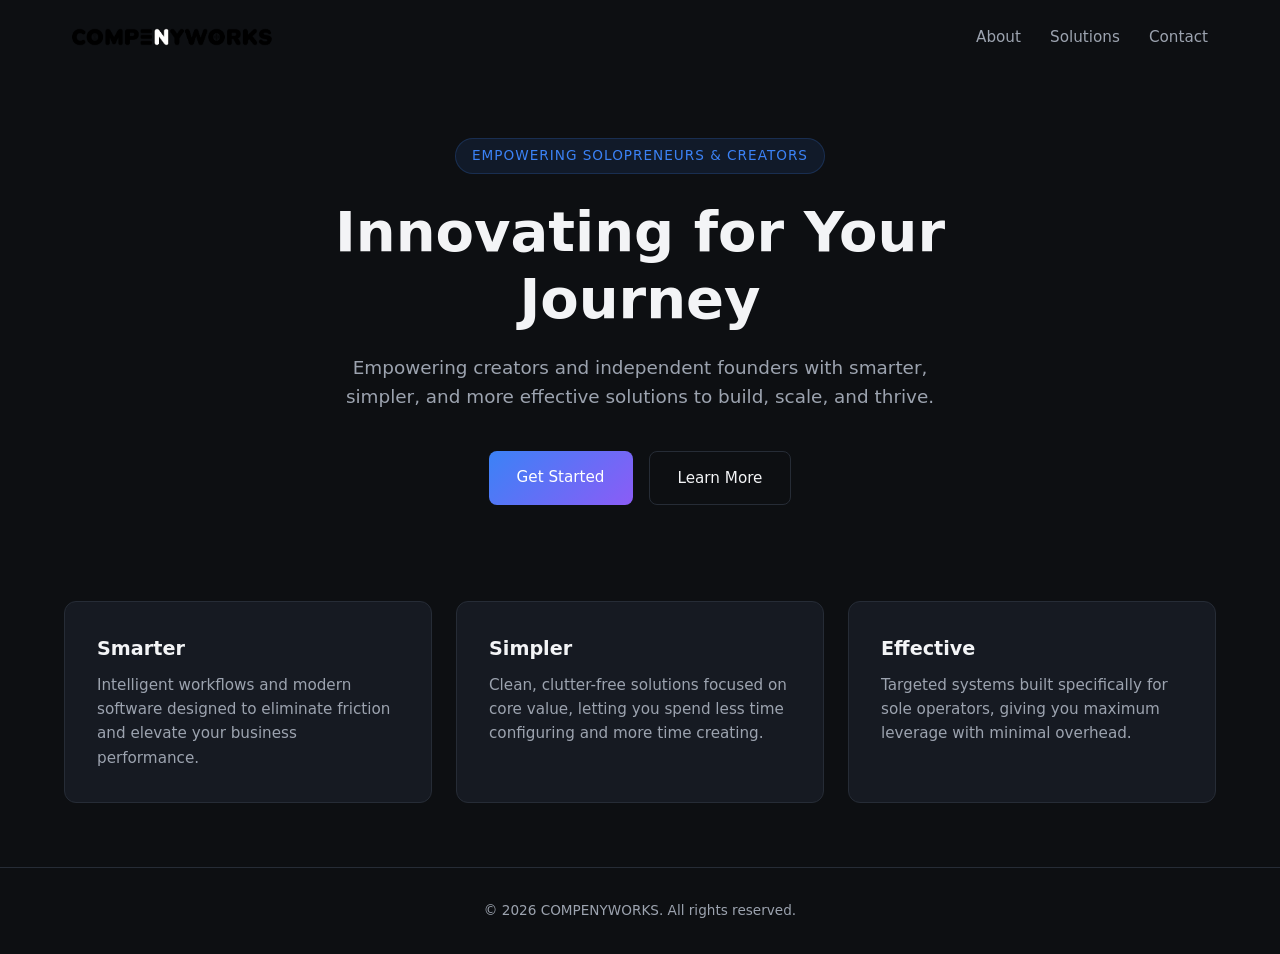
==== commit c9bcc357: "Update Banner" ====
--- a/index.html
+++ b/index.html
@@ -4,6 +4,12 @@
     <meta charset="UTF-8">
     <meta name="viewport" content="width=device-width, initial-scale=1.0">
     <title>COMPENYWORKS — Innovating for Solopreneurs & Creators</title>
+
+    <link rel="icon" type="image/x-icon" href="favicon.ico">
+    <link rel="icon" type="image/png" sizes="32x32" href="favicon-32x32.png">
+    <link rel="icon" type="image/svg+xml" href="favicon.svg">
+    <link rel="apple-touch-icon" sizes="180x180" href="apple-touch-icon.png">
+
     <style>
         /* --- Font Declaration --- */
         @font-face {
@@ -67,10 +73,10 @@
 
         /* Fixed 100x100px Logo Container */
         .logo-img {
-            width: 100px;
-            height: 100px;
+            width: 200px;
+    
             object-fit: contain;
-            border-radius: 8px; /* Optional rounded corners */
+            border-radius: 8px;
         }
 
         .logo-text {
@@ -210,8 +216,8 @@
 
     <header>
         <div class="brand-container">
-            <img src="images/COMPENYWORKS NoBG.png" alt="COMPENYWORKS Logo" class="logo-img">
-            <span class="logo-text">COMPENYWORKS</span>
+            <img src="images/CompenyWork Banner.png" alt="COMPENYWORKS Logo" class="logo-img">
+            <!--span class="logo-text">COMPENYWORKS</span-->
         </div>
         <nav class="nav-links">
             <a href="#about">About</a>
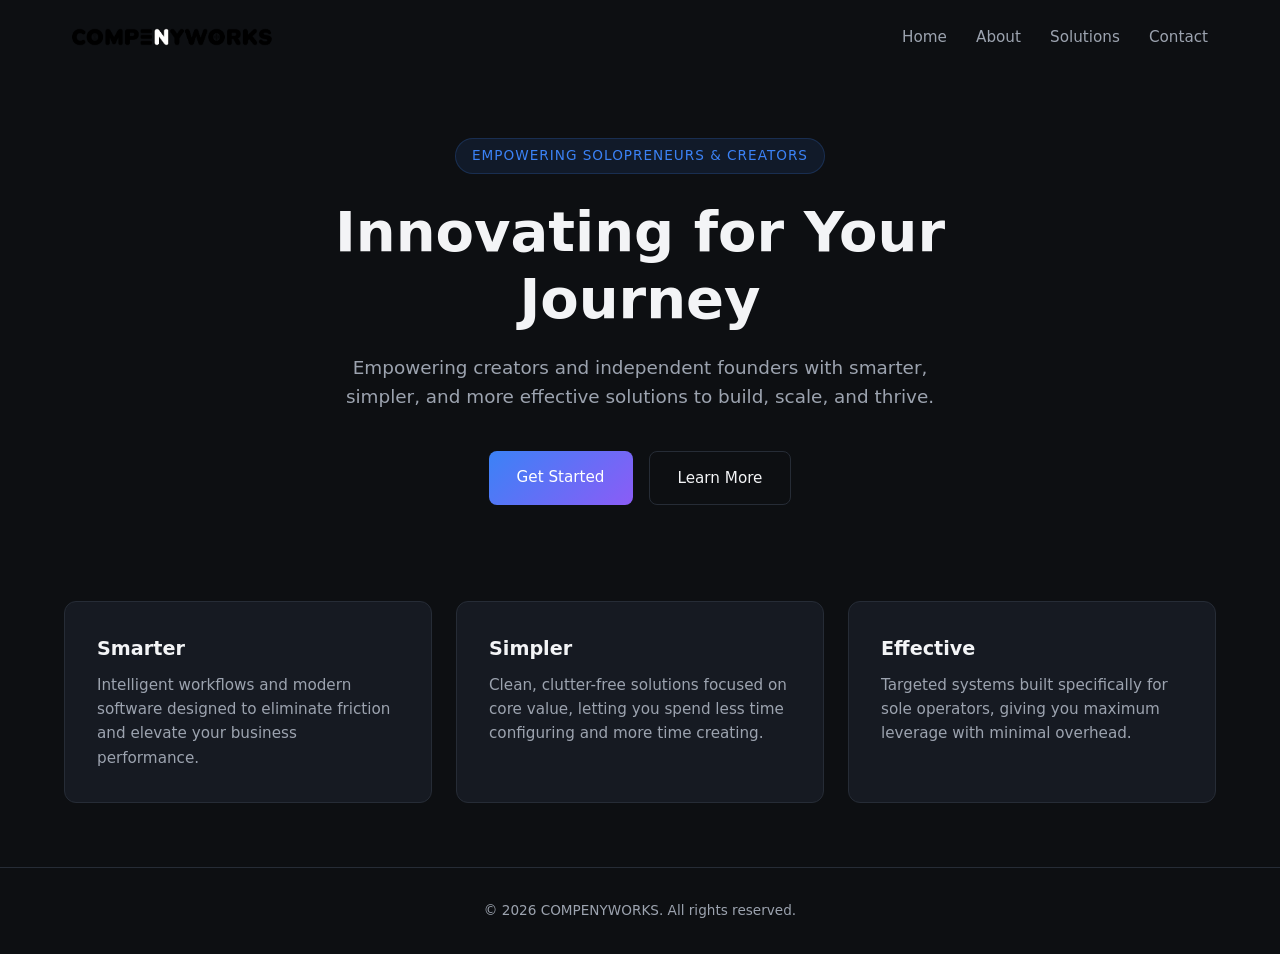
==== commit 0f60f0a2: "Navigation and additional pages Added Navigation and additional pages" ====
--- a/index.html
+++ b/index.html
@@ -1,5 +1,6 @@
 <!DOCTYPE html>
 <html lang="en">
+
 <head>
     <meta charset="UTF-8">
     <meta name="viewport" content="width=device-width, initial-scale=1.0">
@@ -9,228 +10,31 @@
     <link rel="icon" type="image/png" sizes="32x32" href="favicon-32x32.png">
     <link rel="icon" type="image/svg+xml" href="favicon.svg">
     <link rel="apple-touch-icon" sizes="180x180" href="apple-touch-icon.png">
-
     <style>
-        /* --- Font Declaration --- */
-        @font-face {
-            font-family: 'SN Pro';
-            src: url('SNPro-Medium.woff2') format('woff2');
-            font-weight: 500;
-            font-style: normal;
-            font-display: swap;
-        }
-
-        /* --- Root Variables & Design Tokens --- */
-        :root {
-            --bg-color: #0d0f12;
-            --card-bg: #161a22;
-            --accent-color: #3b82f6;
-            --accent-gradient: linear-gradient(135deg, #3b82f6 0%, #8b5cf6 100%);
-            --text-main: #f3f4f6;
-            --text-muted: #9ca3af;
-            --border-color: #262c36;
-            --font-family: 'SN Pro', system-ui, -apple-system, sans-serif;
-        }
-
-        /* --- Reset & Global Styles --- */
-        * {
-            box-sizing: border-box;
-            margin: 0;
-            padding: 0;
-        }
-
-        body {
-            background-color: var(--bg-color);
-            color: var(--text-main);
-            font-family: var(--font-family);
-            line-height: 1.6;
-            min-height: 100vh;
-            display: flex;
-            flex-direction: column;
-        }
-
-        a {
-            color: inherit;
-            text-decoration: none;
-        }
-
-        /* --- Header / Navigation --- */
-        header {
-            display: flex;
-            justify-content: space-between;
-            align-items: center;
-            padding: 1.5rem 2rem;
-            max-width: 1200px;
-            margin: 0 auto;
-            width: 100%;
-        }
-
-        .brand-container {
-            display: flex;
-            align-items: center;
-            gap: 1.25rem;
-        }
-
-        /* Fixed 100x100px Logo Container */
-        .logo-img {
-            width: 200px;
-    
-            object-fit: contain;
-            border-radius: 8px;
-        }
-
-        .logo-text {
-            font-size: 1.35rem;
-            font-weight: 500;
-            letter-spacing: 2px;
-            background: var(--accent-gradient);
-            -webkit-background-clip: text;
-            -webkit-text-fill-color: transparent;
-        }
-
-        .nav-links a {
-            margin-left: 1.5rem;
-            color: var(--text-muted);
-            font-size: 0.95rem;
-            transition: color 0.2s ease;
-        }
-
-        .nav-links a:hover {
-            color: var(--text-main);
-        }
-
-        /* --- Hero Section --- */
-        .hero {
-            flex: 1;
-            display: flex;
-            flex-direction: column;
-            justify-content: center;
-            align-items: center;
-            text-align: center;
-            padding: 4rem 1.5rem;
-            max-width: 850px;
-            margin: 0 auto;
-        }
-
-        .tagline-badge {
-            display: inline-block;
-            padding: 0.4rem 1rem;
-            border-radius: 20px;
-            background: rgba(59, 130, 246, 0.1);
-            border: 1px solid rgba(59, 130, 246, 0.2);
-            color: var(--accent-color);
-            font-size: 0.85rem;
-            margin-bottom: 1.5rem;
-            text-transform: uppercase;
-            letter-spacing: 1px;
-        }
-
-        .hero h1 {
-            font-size: clamp(2.2rem, 5vw, 3.5rem);
-            line-height: 1.2;
-            margin-bottom: 1.25rem;
-        }
-
-        .hero p {
-            font-size: 1.15rem;
-            color: var(--text-muted);
-            max-width: 650px;
-            margin-bottom: 2.5rem;
-        }
-
-        .cta-buttons {
-            display: flex;
-            gap: 1rem;
-            flex-wrap: wrap;
-            justify-content: center;
-        }
-
-        .btn {
-            padding: 0.85rem 1.75rem;
-            border-radius: 8px;
-            font-size: 0.95rem;
-            transition: transform 0.2s ease, opacity 0.2s ease;
-            cursor: pointer;
-        }
-
-        .btn:hover {
-            transform: translateY(-2px);
-        }
-
-        .btn-primary {
-            background: var(--accent-gradient);
-            color: #fff;
-            border: none;
-        }
-
-        .btn-secondary {
-            background: transparent;
-            color: var(--text-main);
-            border: 1px solid var(--border-color);
-        }
-
-        /* --- Value Pillars --- */
-        .features {
-            display: grid;
-            grid-template-columns: repeat(auto-fit, minmax(250px, 1fr));
-            gap: 1.5rem;
-            max-width: 1200px;
-            width: 100%;
-            margin: 2rem auto 4rem auto;
-            padding: 0 1.5rem;
-        }
-
-        .feature-card {
-            background: var(--card-bg);
-            border: 1px solid var(--border-color);
-            padding: 2rem;
-            border-radius: 12px;
-            transition: border-color 0.2s ease;
-        }
-
-        .feature-card:hover {
-            border-color: #3b82f6;
-        }
-
-        .feature-card h3 {
-            font-size: 1.2rem;
-            margin-bottom: 0.5rem;
-        }
-
-        .feature-card p {
-            color: var(--text-muted);
-            font-size: 0.95rem;
-        }
-
-        /* --- Footer --- */
-        footer {
-            border-top: 1px solid var(--border-color);
-            text-align: center;
-            padding: 2rem 1.5rem;
-            color: var(--text-muted);
-            font-size: 0.85rem;
-        }
+        @import url('css/style.css');
     </style>
 </head>
+
 <body>
-
     <header>
         <div class="brand-container">
             <img src="images/CompenyWork Banner.png" alt="COMPENYWORKS Logo" class="logo-img">
             <!--span class="logo-text">COMPENYWORKS</span-->
         </div>
         <nav class="nav-links">
-            <a href="#about">About</a>
-            <a href="#solutions">Solutions</a>
-            <a href="#contact">Contact</a>
+            <a href="index.html">Home</a>
+            <a href="about.html">About</a>
+            <a href="solutions.html">Solutions</a>
+            <a href="contact.html">Contact</a>
         </nav>
     </header>
 
-    <main class="hero">
+    <main class="main-content">
         <div class="tagline-badge">Empowering Solopreneurs & Creators</div>
         <h1>Innovating for Your Journey</h1>
-        <p>Empowering creators and independent founders with smarter, simpler, and more effective solutions to build, scale, and thrive.</p>
-        
+        <p>Empowering creators and independent founders with smarter, simpler, and more effective solutions to build,
+            scale, and thrive.</p>
+
         <div class="cta-buttons">
             <a href="#contact" class="btn btn-primary">Get Started</a>
             <a href="#about" class="btn btn-secondary">Learn More</a>
@@ -240,15 +44,18 @@
     <section class="features" id="solutions">
         <div class="feature-card">
             <h3>Smarter</h3>
-            <p>Intelligent workflows and modern software designed to eliminate friction and elevate your business performance.</p>
+            <p>Intelligent workflows and modern software designed to eliminate friction and elevate your business
+                performance.</p>
         </div>
         <div class="feature-card">
             <h3>Simpler</h3>
-            <p>Clean, clutter-free solutions focused on core value, letting you spend less time configuring and more time creating.</p>
+            <p>Clean, clutter-free solutions focused on core value, letting you spend less time configuring and more
+                time creating.</p>
         </div>
         <div class="feature-card">
             <h3>Effective</h3>
-            <p>Targeted systems built specifically for sole operators, giving you maximum leverage with minimal overhead.</p>
+            <p>Targeted systems built specifically for sole operators, giving you maximum leverage with minimal
+                overhead.</p>
         </div>
     </section>
 
@@ -257,4 +64,5 @@
     </footer>
 
 </body>
+
 </html>
